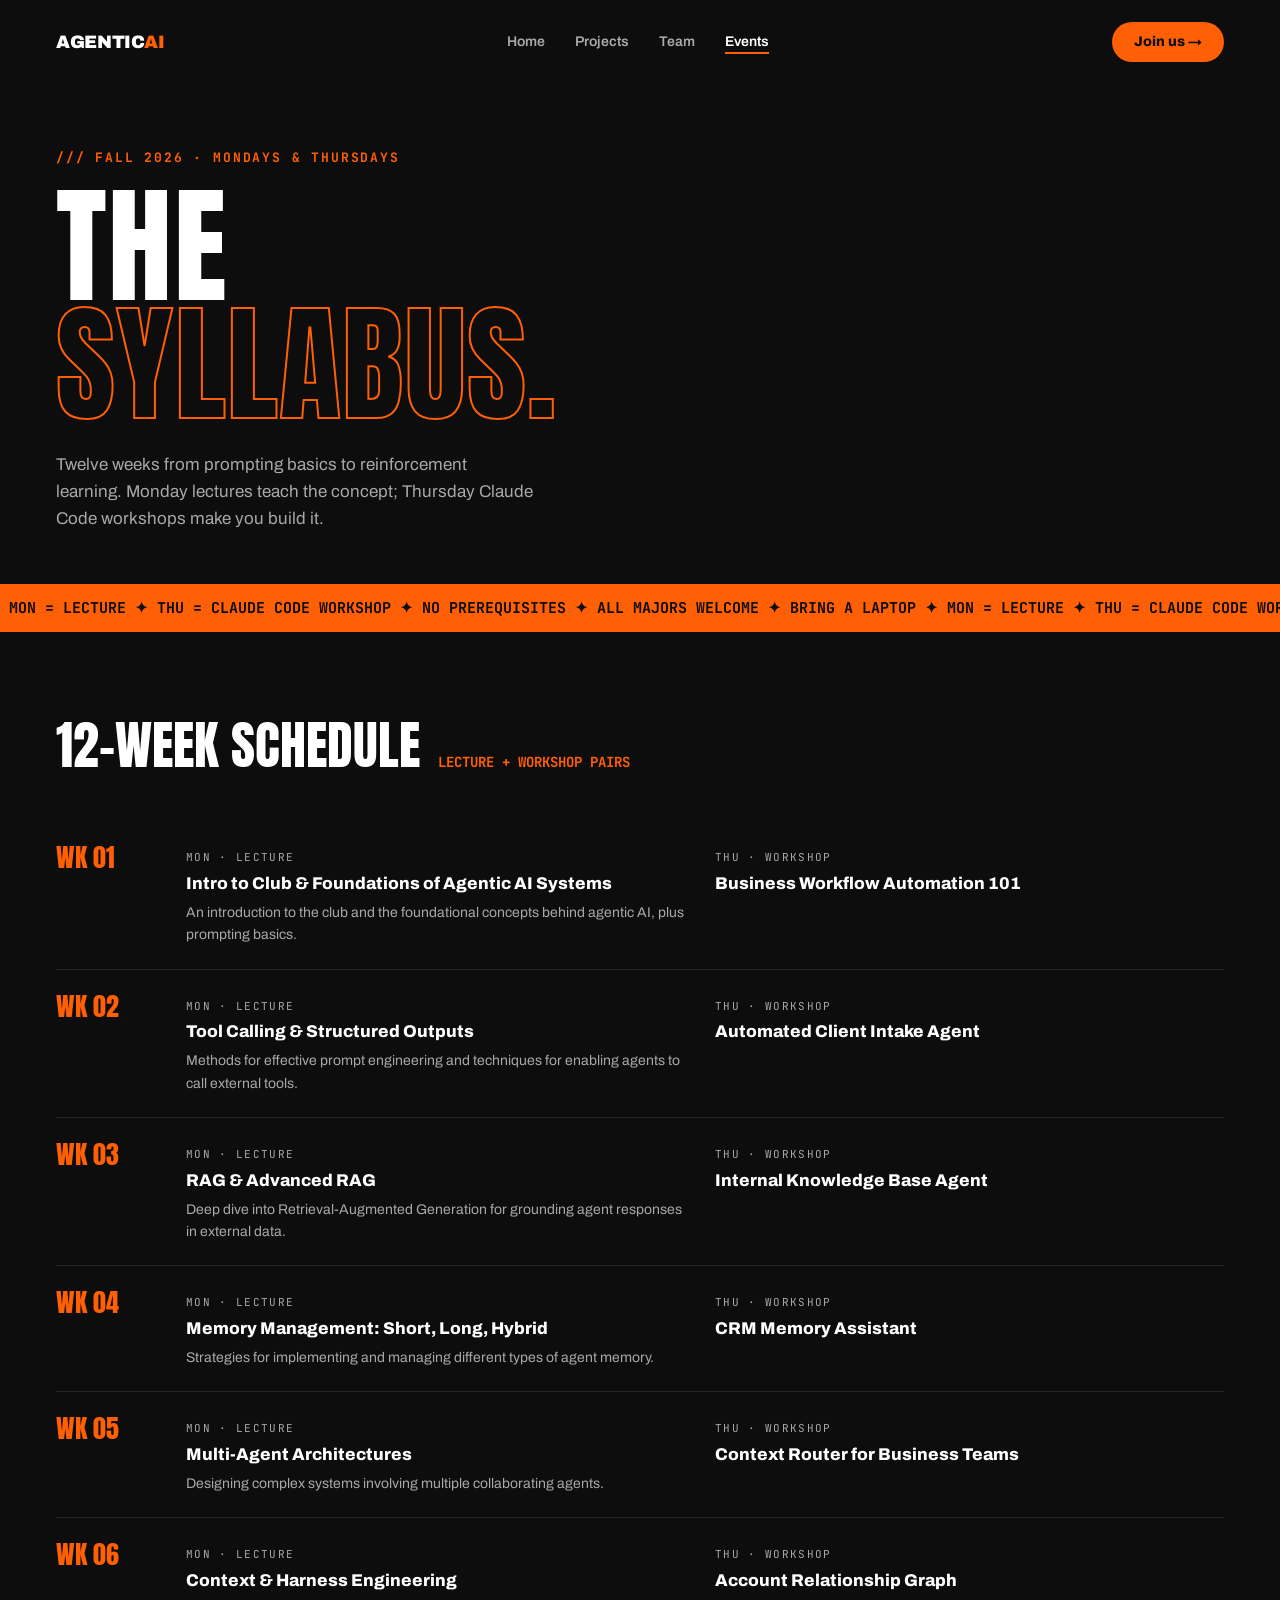
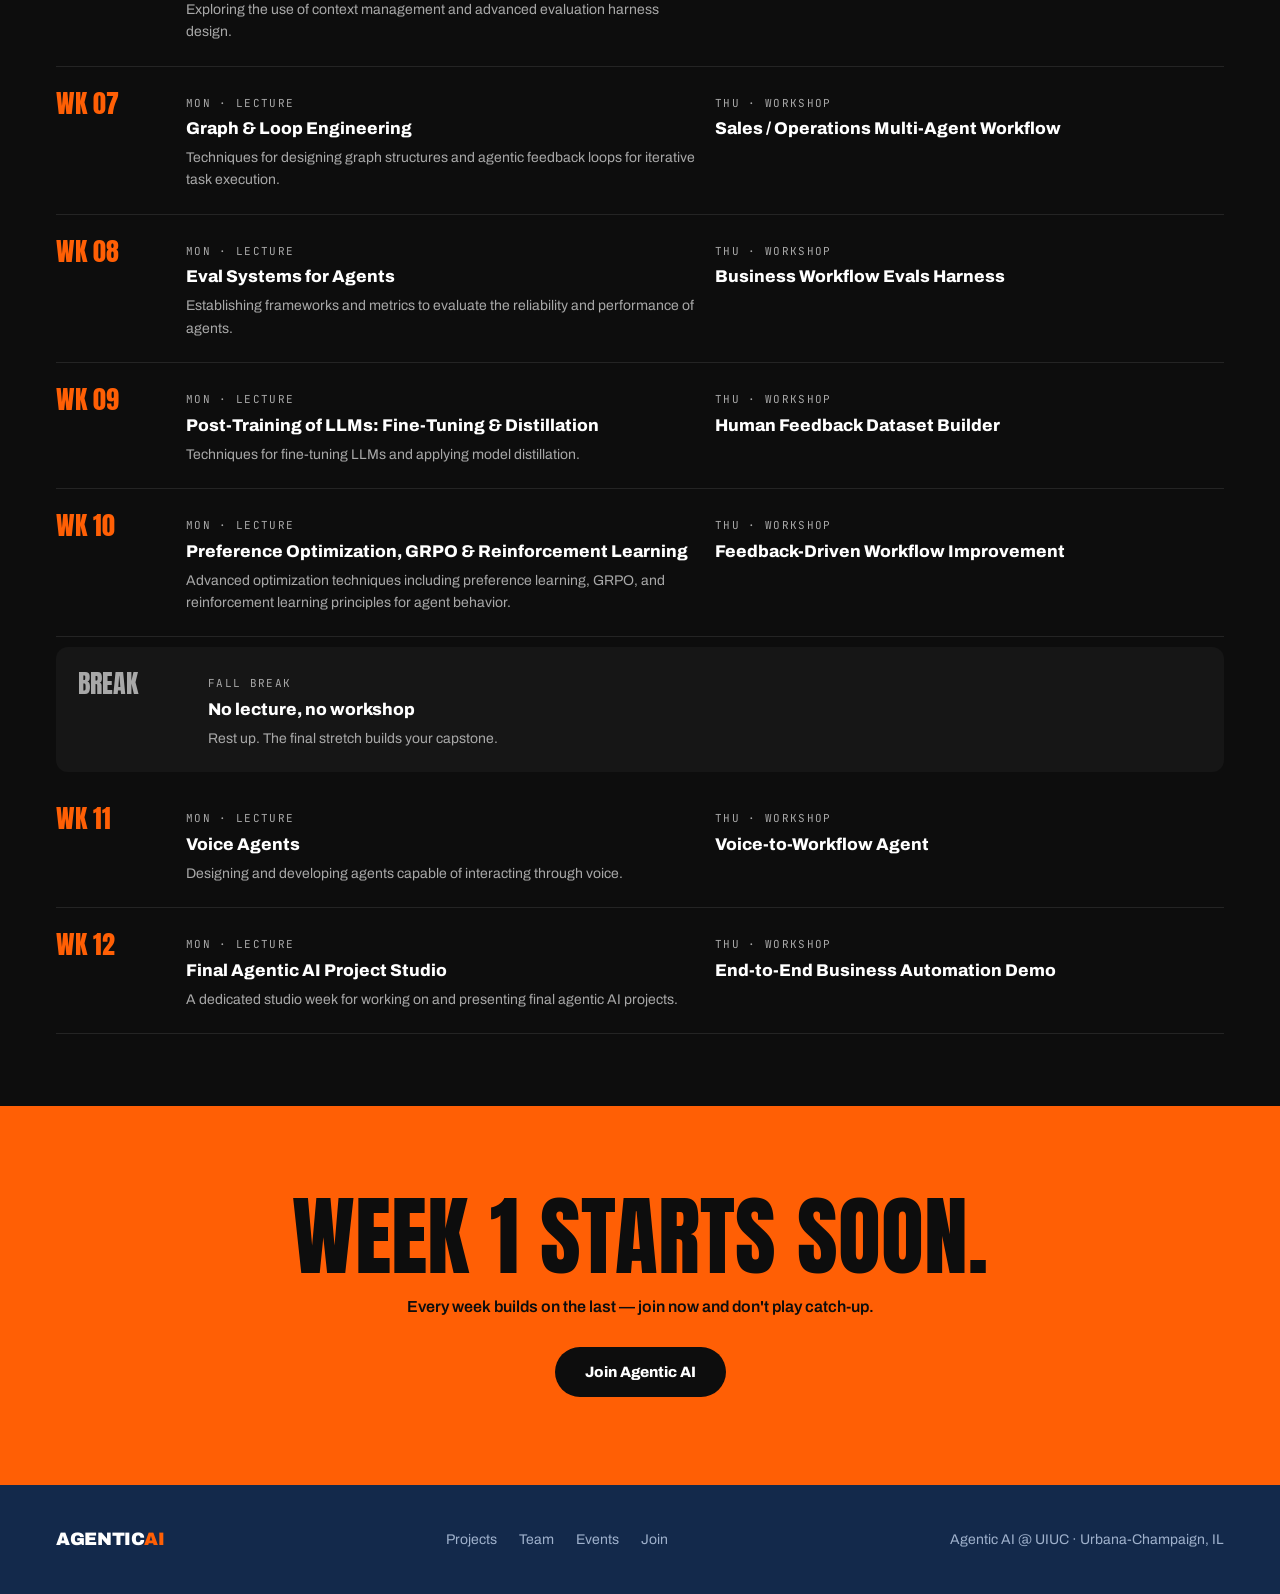
==== events.html @ 456c4fe3 "Agentic AI @ UIUC club website" ====
<!DOCTYPE html>
<html lang="en">
<head>
<meta charset="utf-8">
<meta name="viewport" content="width=device-width, initial-scale=1">
<title>Events — Agentic AI @ UIUC</title>
<meta name="description" content="The Fall 2026 schedule: 12 weeks of Monday lectures and Thursday Claude Code workshops.">
<link rel="preconnect" href="https://fonts.googleapis.com">
<link href="https://fonts.googleapis.com/css2?family=Anton&family=Archivo:wght@400;600;800;900&family=JetBrains+Mono:wght@400;700&display=swap" rel="stylesheet">
<link rel="stylesheet" href="styles.css">
</head>
<body>

<nav>
  <a class="logo" href="index.html">AGENTIC<em>AI</em></a>
  <ul class="nav-links">
    <li><a href="index.html">Home</a></li>
    <li><a href="projects.html">Projects</a></li>
    <li><a href="team.html">Team</a></li>
    <li><a href="events.html" aria-current="page">Events</a></li>
  </ul>
  <a class="btn btn-fill btn-sm" href="join.html">Join us →</a>
</nav>

<header class="hero">
  <p class="kicker reveal">/// Fall 2026 · Mondays &amp; Thursdays</p>
  <h1 class="mega">
    <span class="reveal">The</span>
    <span class="stroke reveal">syllabus.</span>
  </h1>
  <div class="hero-row">
    <p class="hero-sub">Twelve weeks from prompting basics to reinforcement learning. Monday lectures teach the concept; Thursday Claude Code workshops make you build it.</p>
  </div>
</header>

<div class="ticker" aria-hidden="true">
  <div class="ticker-inner">&nbsp;MON = LECTURE ✦ THU = CLAUDE CODE WORKSHOP ✦ NO PREREQUISITES ✦ ALL MAJORS WELCOME ✦ BRING A LAPTOP ✦&nbsp;MON = LECTURE ✦ THU = CLAUDE CODE WORKSHOP ✦ NO PREREQUISITES ✦ ALL MAJORS WELCOME ✦ BRING A LAPTOP ✦</div>
</div>

<section>
  <div class="section-head">
    <h2>12-week schedule</h2>
    <span class="count">LECTURE + WORKSHOP PAIRS</span>
  </div>

  <div class="week">
    <div class="wk">Wk 01</div>
    <div class="slot"><p class="day">Mon · Lecture</p><h4>Intro to Club &amp; Foundations of Agentic AI Systems</h4><p>An introduction to the club and the foundational concepts behind agentic AI, plus prompting basics.</p></div>
    <div class="slot"><p class="day">Thu · Workshop</p><h4>Business Workflow Automation 101</h4></div>
  </div>
  <div class="week">
    <div class="wk">Wk 02</div>
    <div class="slot"><p class="day">Mon · Lecture</p><h4>Tool Calling &amp; Structured Outputs</h4><p>Methods for effective prompt engineering and techniques for enabling agents to call external tools.</p></div>
    <div class="slot"><p class="day">Thu · Workshop</p><h4>Automated Client Intake Agent</h4></div>
  </div>
  <div class="week">
    <div class="wk">Wk 03</div>
    <div class="slot"><p class="day">Mon · Lecture</p><h4>RAG &amp; Advanced RAG</h4><p>Deep dive into Retrieval-Augmented Generation for grounding agent responses in external data.</p></div>
    <div class="slot"><p class="day">Thu · Workshop</p><h4>Internal Knowledge Base Agent</h4></div>
  </div>
  <div class="week">
    <div class="wk">Wk 04</div>
    <div class="slot"><p class="day">Mon · Lecture</p><h4>Memory Management: Short, Long, Hybrid</h4><p>Strategies for implementing and managing different types of agent memory.</p></div>
    <div class="slot"><p class="day">Thu · Workshop</p><h4>CRM Memory Assistant</h4></div>
  </div>
  <div class="week">
    <div class="wk">Wk 05</div>
    <div class="slot"><p class="day">Mon · Lecture</p><h4>Multi-Agent Architectures</h4><p>Designing complex systems involving multiple collaborating agents.</p></div>
    <div class="slot"><p class="day">Thu · Workshop</p><h4>Context Router for Business Teams</h4></div>
  </div>
  <div class="week">
    <div class="wk">Wk 06</div>
    <div class="slot"><p class="day">Mon · Lecture</p><h4>Context &amp; Harness Engineering</h4><p>Exploring the use of context management and advanced evaluation harness design.</p></div>
    <div class="slot"><p class="day">Thu · Workshop</p><h4>Account Relationship Graph</h4></div>
  </div>
  <div class="week">
    <div class="wk">Wk 07</div>
    <div class="slot"><p class="day">Mon · Lecture</p><h4>Graph &amp; Loop Engineering</h4><p>Techniques for designing graph structures and agentic feedback loops for iterative task execution.</p></div>
    <div class="slot"><p class="day">Thu · Workshop</p><h4>Sales / Operations Multi-Agent Workflow</h4></div>
  </div>
  <div class="week">
    <div class="wk">Wk 08</div>
    <div class="slot"><p class="day">Mon · Lecture</p><h4>Eval Systems for Agents</h4><p>Establishing frameworks and metrics to evaluate the reliability and performance of agents.</p></div>
    <div class="slot"><p class="day">Thu · Workshop</p><h4>Business Workflow Evals Harness</h4></div>
  </div>
  <div class="week">
    <div class="wk">Wk 09</div>
    <div class="slot"><p class="day">Mon · Lecture</p><h4>Post-Training of LLMs: Fine-Tuning &amp; Distillation</h4><p>Techniques for fine-tuning LLMs and applying model distillation.</p></div>
    <div class="slot"><p class="day">Thu · Workshop</p><h4>Human Feedback Dataset Builder</h4></div>
  </div>
  <div class="week">
    <div class="wk">Wk 10</div>
    <div class="slot"><p class="day">Mon · Lecture</p><h4>Preference Optimization, GRPO &amp; Reinforcement Learning</h4><p>Advanced optimization techniques including preference learning, GRPO, and reinforcement learning principles for agent behavior.</p></div>
    <div class="slot"><p class="day">Thu · Workshop</p><h4>Feedback-Driven Workflow Improvement</h4></div>
  </div>
  <div class="week break">
    <div class="wk">Break</div>
    <div class="slot"><p class="day">Fall Break</p><h4>No lecture, no workshop</h4><p>Rest up. The final stretch builds your capstone.</p></div>
    <div class="slot"></div>
  </div>
  <div class="week">
    <div class="wk">Wk 11</div>
    <div class="slot"><p class="day">Mon · Lecture</p><h4>Voice Agents</h4><p>Designing and developing agents capable of interacting through voice.</p></div>
    <div class="slot"><p class="day">Thu · Workshop</p><h4>Voice-to-Workflow Agent</h4></div>
  </div>
  <div class="week">
    <div class="wk">Wk 12</div>
    <div class="slot"><p class="day">Mon · Lecture</p><h4>Final Agentic AI Project Studio</h4><p>A dedicated studio week for working on and presenting final agentic AI projects.</p></div>
    <div class="slot"><p class="day">Thu · Workshop</p><h4>End-to-End Business Automation Demo</h4></div>
  </div>
</section>

<div class="cta-band">
  <h2>Week 1 starts soon.</h2>
  <p>Every week builds on the last — join now and don't play catch-up.</p>
  <a class="btn btn-fill" href="join.html">Join Agentic AI</a>
</div>

<footer>
  <a class="logo" href="index.html">AGENTIC<em>AI</em></a>
  <ul>
    <li><a href="projects.html">Projects</a></li>
    <li><a href="team.html">Team</a></li>
    <li><a href="events.html">Events</a></li>
    <li><a href="join.html">Join</a></li>
  </ul>
  <span>Agentic AI @ UIUC · Urbana-Champaign, IL</span>
</footer>

</body>
</html>
---- styles.css ----
/* Agentic AI @ UIUC — "Big Ten Bold"
   Tokens from docs/design/2026-08-15-agentic-ai-club-brief.md */
:root {
  --black: #0d0d0d;
  --panel: #161616;
  --line: #242424;
  --orange: #ff5f05;
  --chalk: #ffffff;
  --gray: #a8a8a8;
  --navy: #13294b;
  --display: "Anton", sans-serif;
  --body: "Archivo", sans-serif;
  --mono: "JetBrains Mono", monospace;
  --pad: clamp(20px, 5vw, 56px);
}

* { margin: 0; padding: 0; box-sizing: border-box; }

body {
  background: var(--black);
  color: var(--chalk);
  font-family: var(--body);
  font-size: 16px;
  line-height: 1.6;
}

a { color: inherit; text-decoration: none; }
img { max-width: 100%; display: block; }

/* ---------- nav ---------- */
nav {
  display: flex;
  justify-content: space-between;
  align-items: center;
  padding: 22px var(--pad);
  gap: 20px;
  flex-wrap: wrap;
}
.logo { font-weight: 900; font-size: 18px; letter-spacing: -0.02em; }
.logo em { color: var(--orange); font-style: normal; }
.nav-links { display: flex; gap: 30px; list-style: none; font-size: 14px; font-weight: 600; color: var(--gray); flex-wrap: wrap; }
.nav-links a:hover { color: var(--chalk); }
.nav-links a[aria-current="page"] { color: var(--chalk); border-bottom: 2px solid var(--orange); padding-bottom: 3px; }

/* ---------- buttons ---------- */
.btn { display: inline-block; border-radius: 999px; font-weight: 800; font-size: 15px; padding: 13px 30px; transition: transform 0.15s ease, box-shadow 0.15s ease; }
.btn:hover { transform: translateY(-2px); }
.btn-fill { background: var(--orange); color: var(--black); }
.btn-fill:hover { box-shadow: 0 6px 24px rgba(255, 95, 5, 0.35); }
.btn-ghost { border: 2px solid var(--chalk); color: var(--chalk); padding: 11px 28px; }
.btn-sm { padding: 9px 22px; font-size: 14px; }
a:focus-visible, button:focus-visible, input:focus-visible, select:focus-visible { outline: 3px solid var(--orange); outline-offset: 3px; }

/* ---------- hero ---------- */
.hero { padding: clamp(36px, 6vw, 64px) var(--pad) 0; }
.kicker { font-family: var(--mono); font-size: 13px; color: var(--orange); letter-spacing: 0.14em; text-transform: uppercase; font-weight: 700; }
.mega {
  font-family: var(--display);
  font-size: clamp(56px, 11vw, 128px);
  line-height: 0.92;
  text-transform: uppercase;
  font-weight: 400;
  letter-spacing: 0.01em;
  margin-top: 18px;
}
.mega .stroke { color: transparent; -webkit-text-stroke: 2px var(--orange); }
.mega span { display: block; }
.hero-row { display: flex; justify-content: space-between; align-items: flex-end; gap: 40px; margin-top: 28px; flex-wrap: wrap; }
.hero-sub { color: var(--gray); font-size: 17px; max-width: 480px; }
.hero-ctas { display: flex; gap: 12px; flex-shrink: 0; flex-wrap: wrap; }

/* page-load stagger */
.reveal { animation: rise 0.55s cubic-bezier(0.2, 0.7, 0.2, 1) both; }
.reveal:nth-child(2) { animation-delay: 0.08s; }
.reveal:nth-child(3) { animation-delay: 0.16s; }
@keyframes rise { from { opacity: 0; transform: translateY(24px); } to { opacity: 1; transform: none; } }

/* ---------- ticker (signature) ---------- */
.ticker {
  margin-top: clamp(32px, 5vw, 52px);
  background: var(--orange);
  color: var(--black);
  font-family: var(--mono);
  font-weight: 700;
  font-size: 15px;
  padding: 12px 0;
  overflow: hidden;
  white-space: nowrap;
}
.ticker-inner { display: inline-block; animation: marquee 22s linear infinite; }
@keyframes marquee { to { transform: translateX(-50%); } }

/* ---------- sections ---------- */
section { padding: clamp(40px, 6vw, 72px) var(--pad); }
.section-head { display: flex; align-items: baseline; gap: 18px; margin-bottom: 34px; flex-wrap: wrap; }
.section-head h2 { font-family: var(--display); font-size: clamp(32px, 5vw, 52px); text-transform: uppercase; font-weight: 400; }
.section-head .count { font-family: var(--mono); color: var(--orange); font-size: 14px; font-weight: 700; }

/* ---------- cards ---------- */
.grid-3 { display: grid; grid-template-columns: repeat(auto-fit, minmax(260px, 1fr)); gap: 18px; }
.card {
  background: var(--panel);
  border: 1px solid var(--line);
  border-radius: 14px;
  padding: 26px;
  transition: transform 0.15s ease, border-color 0.15s ease;
}
.card:hover { transform: translateY(-4px); border-color: #3a3a3a; }
.card .cat { font-family: var(--mono); font-size: 11px; color: var(--orange); text-transform: uppercase; letter-spacing: 0.12em; font-weight: 700; }
.card h3 { font-weight: 800; font-size: 20px; margin-top: 12px; line-height: 1.3; }
.card p { color: var(--gray); font-size: 14.5px; margin-top: 8px; }

/* ---------- stats ---------- */
.stats { display: grid; grid-template-columns: repeat(auto-fit, minmax(200px, 1fr)); gap: 14px; }
.stat { background: var(--panel); border: 1px solid var(--line); border-radius: 14px; padding: 22px 26px; }
.stat .num { font-family: var(--display); font-size: 40px; color: var(--orange); line-height: 1; }
.stat .lbl { font-family: var(--mono); font-size: 12px; color: var(--gray); margin-top: 8px; text-transform: uppercase; letter-spacing: 0.08em; }

/* ---------- schedule (events) ---------- */
.week {
  display: grid;
  grid-template-columns: 110px 1fr 1fr;
  gap: 20px;
  padding: 22px 0;
  border-bottom: 1px solid var(--line);
  align-items: start;
}
.week:first-of-type { border-top: 1px solid var(--line); }
.week .wk { font-family: var(--display); font-size: 26px; color: var(--orange); text-transform: uppercase; line-height: 1.1; }
.week .slot .day { font-family: var(--mono); font-size: 11px; color: var(--gray); text-transform: uppercase; letter-spacing: 0.12em; }
.week .slot h4 { font-weight: 800; font-size: 17px; margin-top: 6px; line-height: 1.35; }
.week .slot p { color: var(--gray); font-size: 14px; margin-top: 6px; }
.week.break { background: var(--panel); border-radius: 12px; padding: 22px; border-bottom: none; margin: 10px 0; }
.week.break .wk { color: var(--gray); }
@media (max-width: 760px) { .week { grid-template-columns: 1fr; gap: 12px; } }

/* ---------- past work feature ---------- */
.feature-row { display: grid; grid-template-columns: 1.2fr 1fr; gap: 24px; align-items: center; background: var(--panel); border: 1px solid var(--line); border-radius: 16px; padding: 24px; }
.video-wrap { display: block; aspect-ratio: 16 / 9; border-radius: 12px; overflow: hidden; }
.video-wrap iframe { width: 100%; height: 100%; border: 0; display: block; }
.feature-copy .cat { font-family: var(--mono); font-size: 11px; color: var(--orange); text-transform: uppercase; letter-spacing: 0.12em; font-weight: 700; }
.feature-copy h3 { font-weight: 800; font-size: 22px; margin-top: 12px; line-height: 1.3; }
.feature-copy p:last-child { color: var(--gray); font-size: 15px; margin-top: 10px; }
@media (max-width: 820px) { .feature-row { grid-template-columns: 1fr; } }

/* ---------- projects filter ---------- */
.filters { display: flex; gap: 10px; flex-wrap: wrap; margin-bottom: 30px; }
.filters button {
  font-family: var(--mono);
  font-size: 13px;
  font-weight: 700;
  background: none;
  border: 1px solid var(--line);
  color: var(--gray);
  padding: 8px 18px;
  border-radius: 999px;
  cursor: pointer;
}
.filters button:hover { color: var(--chalk); border-color: #3a3a3a; }
.filters button.active { background: var(--orange); border-color: var(--orange); color: var(--black); }

/* ---------- team ---------- */
.person { text-align: left; }
.person .avatar {
  aspect-ratio: 1;
  border-radius: 14px;
  background: linear-gradient(135deg, var(--navy), #1e3a63);
  display: flex;
  align-items: center;
  justify-content: center;
  font-family: var(--display);
  font-size: 44px;
  color: var(--orange);
  margin-bottom: 16px;
}
img.avatar { width: 100%; object-fit: cover; }
.person h3 { font-size: 18px; }
.person h3 a:hover { color: var(--orange); }
.person .role { font-family: var(--mono); font-size: 12px; color: var(--orange); text-transform: uppercase; letter-spacing: 0.1em; margin-top: 4px; }
.person .focus { color: var(--gray); font-size: 13.5px; margin-top: 6px; }
.grid-5 { display: grid; grid-template-columns: repeat(auto-fit, minmax(180px, 1fr)); gap: 18px; }

/* ---------- join ---------- */
.join-grid { display: grid; grid-template-columns: repeat(auto-fit, minmax(320px, 1fr)); gap: 18px; }
.join-panel { background: var(--panel); border: 1px solid var(--line); border-radius: 16px; padding: 36px; }
.join-panel h3 { font-family: var(--display); font-size: 30px; text-transform: uppercase; font-weight: 400; }
.join-panel p { color: var(--gray); margin: 12px 0 24px; }
form label { display: block; font-family: var(--mono); font-size: 12px; text-transform: uppercase; letter-spacing: 0.1em; color: var(--gray); margin: 18px 0 6px; }
form input, form select {
  width: 100%;
  background: var(--black);
  border: 1px solid var(--line);
  border-radius: 10px;
  color: var(--chalk);
  font-family: var(--body);
  font-size: 15px;
  padding: 12px 14px;
}
form input:focus, form select:focus { border-color: var(--orange); outline: none; }
form .btn { border: none; cursor: pointer; margin-top: 24px; font-family: var(--body); }

/* ---------- big CTA band ---------- */
.cta-band { background: var(--orange); color: var(--black); text-align: center; padding: clamp(48px, 8vw, 88px) var(--pad); }
.cta-band h2 { font-family: var(--display); font-size: clamp(40px, 8vw, 88px); text-transform: uppercase; line-height: 0.95; font-weight: 400; }
.cta-band p { font-weight: 600; margin: 16px auto 28px; max-width: 520px; }
.cta-band .btn-fill { background: var(--black); color: var(--chalk); }
.cta-band .btn-ghost { border-color: var(--black); color: var(--black); }

/* ---------- footer ---------- */
footer {
  background: var(--navy);
  padding: 40px var(--pad);
  display: flex;
  justify-content: space-between;
  align-items: center;
  gap: 20px;
  flex-wrap: wrap;
  font-size: 14px;
  color: #9fb1cc;
}
footer .logo { color: var(--chalk); }
footer ul { display: flex; gap: 22px; list-style: none; flex-wrap: wrap; }
footer a:hover { color: var(--chalk); }

@media (prefers-reduced-motion: reduce) {
  .ticker-inner { animation: none; }
  .reveal { animation: none; }
  .btn, .card { transition: none; }
}
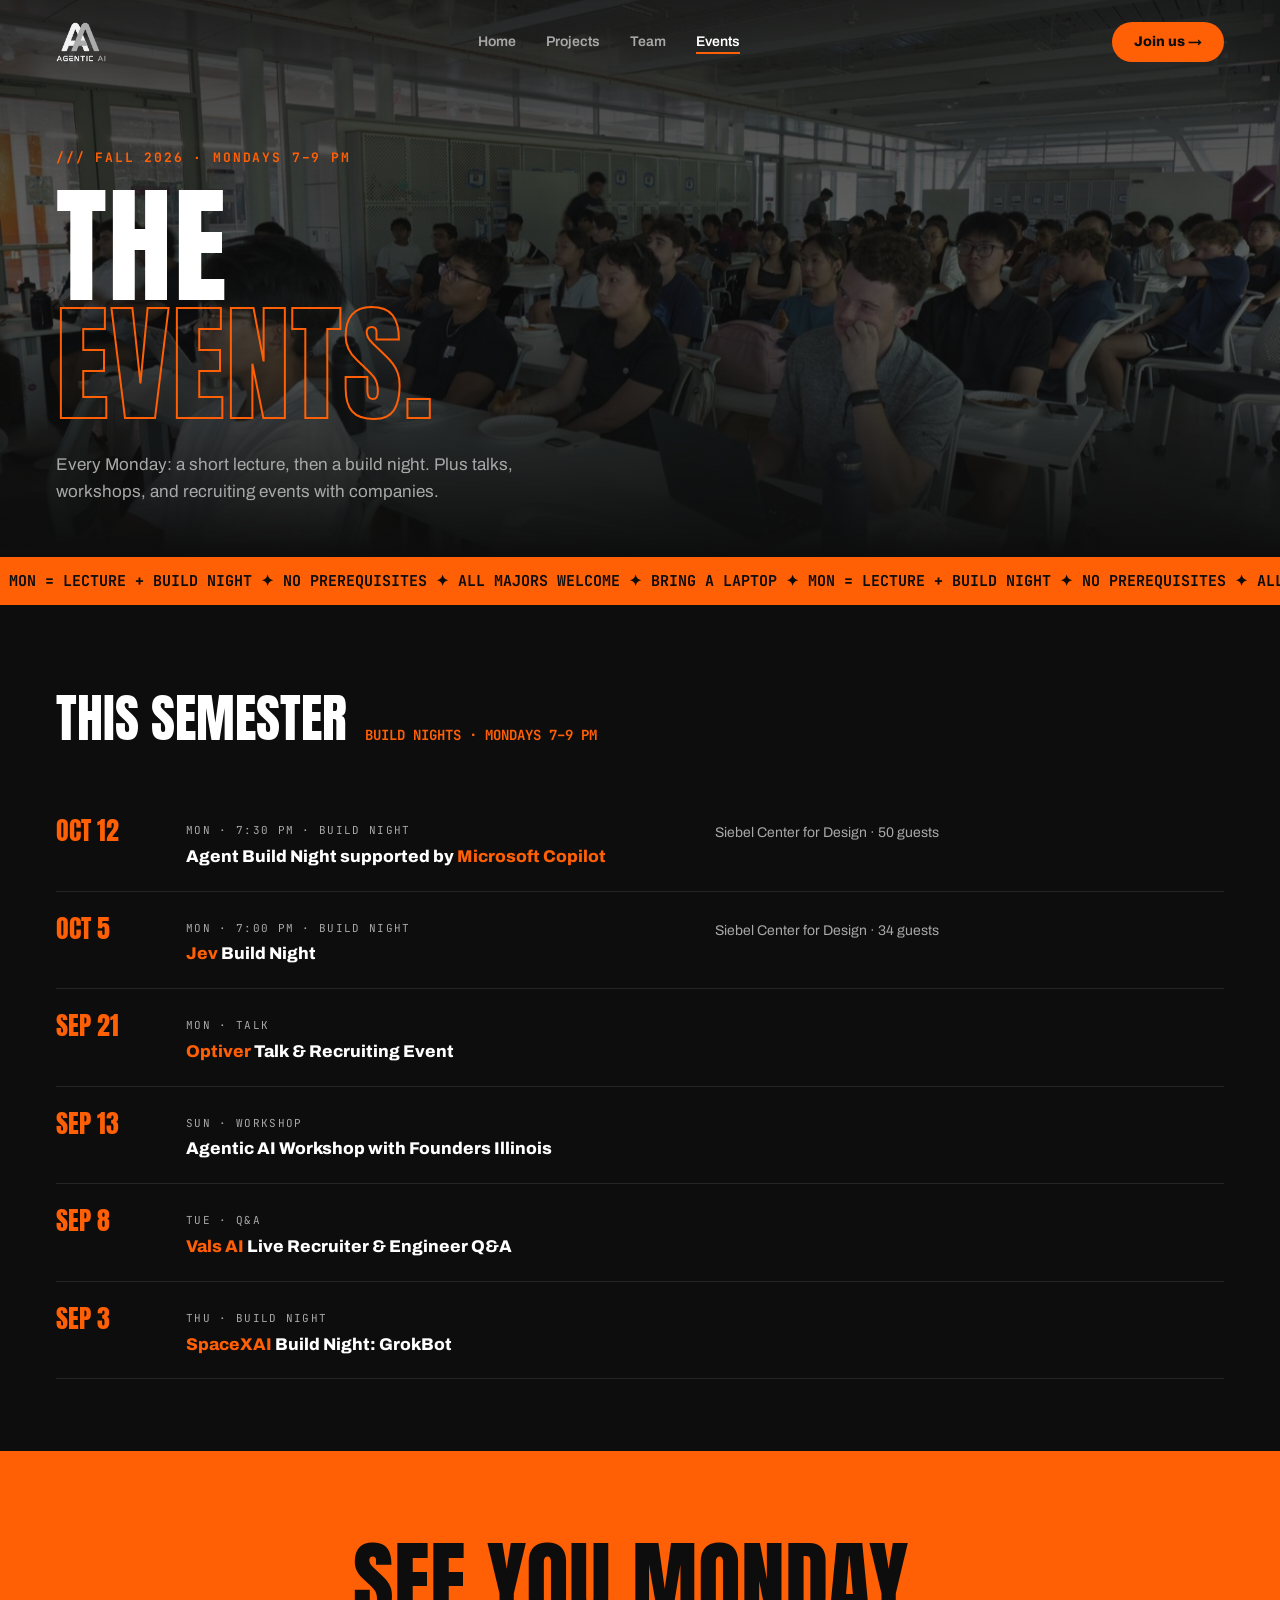
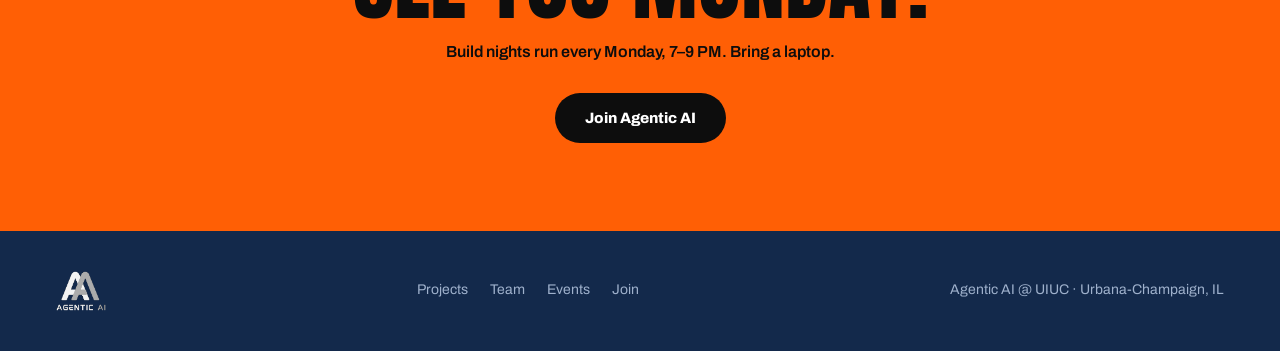
==== commit 3c8d00fc: "Merge pull request #1 from syafino/build-nights-voiceos Switch to Monday build nights, add VoiceOS p" ====
--- a/events.html
+++ b/events.html
@@ -4,15 +4,16 @@
 <meta charset="utf-8">
 <meta name="viewport" content="width=device-width, initial-scale=1">
 <title>Events — Agentic AI @ UIUC</title>
-<meta name="description" content="The Fall 2026 schedule: 12 weeks of Monday lectures and Thursday Claude Code workshops.">
+<meta name="description" content="Fall 2026 events: Monday lecture + build nights, talks, and recruiting events.">
 <link rel="preconnect" href="https://fonts.googleapis.com">
 <link href="https://fonts.googleapis.com/css2?family=Anton&family=Archivo:wght@400;600;800;900&family=JetBrains+Mono:wght@400;700&display=swap" rel="stylesheet">
 <link rel="stylesheet" href="styles.css">
 </head>
 <body>
 
+<div class="photo-hero events">
 <nav>
-  <a class="logo" href="index.html">AGENTIC<em>AI</em></a>
+  <a class="logo" href="index.html"><img src="assets/logo.png" alt="Agentic AI"></a>
   <ul class="nav-links">
     <li><a href="index.html">Home</a></li>
     <li><a href="projects.html">Projects</a></li>
@@ -23,101 +24,67 @@
 </nav>
 
 <header class="hero">
-  <p class="kicker reveal">/// Fall 2026 · Mondays &amp; Thursdays</p>
+  <p class="kicker reveal">/// Fall 2026 · Mondays 7–9 PM</p>
   <h1 class="mega">
     <span class="reveal">The</span>
-    <span class="stroke reveal">syllabus.</span>
+    <span class="stroke reveal">events.</span>
   </h1>
   <div class="hero-row">
-    <p class="hero-sub">Twelve weeks from prompting basics to reinforcement learning. Monday lectures teach the concept; Thursday Claude Code workshops make you build it.</p>
+    <p class="hero-sub">Every Monday: a short lecture, then a build night. Plus talks, workshops, and recruiting events with companies.</p>
   </div>
 </header>
+</div>
 
 <div class="ticker" aria-hidden="true">
-  <div class="ticker-inner">&nbsp;MON = LECTURE ✦ THU = CLAUDE CODE WORKSHOP ✦ NO PREREQUISITES ✦ ALL MAJORS WELCOME ✦ BRING A LAPTOP ✦&nbsp;MON = LECTURE ✦ THU = CLAUDE CODE WORKSHOP ✦ NO PREREQUISITES ✦ ALL MAJORS WELCOME ✦ BRING A LAPTOP ✦</div>
+  <div class="ticker-inner">&nbsp;MON = LECTURE + BUILD NIGHT ✦ NO PREREQUISITES ✦ ALL MAJORS WELCOME ✦ BRING A LAPTOP ✦&nbsp;MON = LECTURE + BUILD NIGHT ✦ NO PREREQUISITES ✦ ALL MAJORS WELCOME ✦ BRING A LAPTOP ✦</div>
 </div>
 
 <section>
   <div class="section-head">
-    <h2>12-week schedule</h2>
-    <span class="count">LECTURE + WORKSHOP PAIRS</span>
+    <h2>This semester</h2>
+    <span class="count">BUILD NIGHTS · MONDAYS 7–9 PM</span>
   </div>
 
   <div class="week">
-    <div class="wk">Wk 01</div>
-    <div class="slot"><p class="day">Mon · Lecture</p><h4>Intro to Club &amp; Foundations of Agentic AI Systems</h4><p>An introduction to the club and the foundational concepts behind agentic AI, plus prompting basics.</p></div>
-    <div class="slot"><p class="day">Thu · Workshop</p><h4>Business Workflow Automation 101</h4></div>
+    <div class="wk">Oct 12</div>
+    <div class="slot"><p class="day">Mon · 7:30 PM · Build Night</p><h4>Agent Build Night supported by <span class="co">Microsoft Copilot</span></h4></div>
+    <div class="slot"><p>Siebel Center for Design · 50 guests</p></div>
   </div>
   <div class="week">
-    <div class="wk">Wk 02</div>
-    <div class="slot"><p class="day">Mon · Lecture</p><h4>Tool Calling &amp; Structured Outputs</h4><p>Methods for effective prompt engineering and techniques for enabling agents to call external tools.</p></div>
-    <div class="slot"><p class="day">Thu · Workshop</p><h4>Automated Client Intake Agent</h4></div>
+    <div class="wk">Oct 5</div>
+    <div class="slot"><p class="day">Mon · 7:00 PM · Build Night</p><h4><span class="co">Jev</span> Build Night</h4></div>
+    <div class="slot"><p>Siebel Center for Design · 34 guests</p></div>
   </div>
   <div class="week">
-    <div class="wk">Wk 03</div>
-    <div class="slot"><p class="day">Mon · Lecture</p><h4>RAG &amp; Advanced RAG</h4><p>Deep dive into Retrieval-Augmented Generation for grounding agent responses in external data.</p></div>
-    <div class="slot"><p class="day">Thu · Workshop</p><h4>Internal Knowledge Base Agent</h4></div>
-  </div>
-  <div class="week">
-    <div class="wk">Wk 04</div>
-    <div class="slot"><p class="day">Mon · Lecture</p><h4>Memory Management: Short, Long, Hybrid</h4><p>Strategies for implementing and managing different types of agent memory.</p></div>
-    <div class="slot"><p class="day">Thu · Workshop</p><h4>CRM Memory Assistant</h4></div>
-  </div>
-  <div class="week">
-    <div class="wk">Wk 05</div>
-    <div class="slot"><p class="day">Mon · Lecture</p><h4>Multi-Agent Architectures</h4><p>Designing complex systems involving multiple collaborating agents.</p></div>
-    <div class="slot"><p class="day">Thu · Workshop</p><h4>Context Router for Business Teams</h4></div>
-  </div>
-  <div class="week">
-    <div class="wk">Wk 06</div>
-    <div class="slot"><p class="day">Mon · Lecture</p><h4>Context &amp; Harness Engineering</h4><p>Exploring the use of context management and advanced evaluation harness design.</p></div>
-    <div class="slot"><p class="day">Thu · Workshop</p><h4>Account Relationship Graph</h4></div>
-  </div>
-  <div class="week">
-    <div class="wk">Wk 07</div>
-    <div class="slot"><p class="day">Mon · Lecture</p><h4>Graph &amp; Loop Engineering</h4><p>Techniques for designing graph structures and agentic feedback loops for iterative task execution.</p></div>
-    <div class="slot"><p class="day">Thu · Workshop</p><h4>Sales / Operations Multi-Agent Workflow</h4></div>
-  </div>
-  <div class="week">
-    <div class="wk">Wk 08</div>
-    <div class="slot"><p class="day">Mon · Lecture</p><h4>Eval Systems for Agents</h4><p>Establishing frameworks and metrics to evaluate the reliability and performance of agents.</p></div>
-    <div class="slot"><p class="day">Thu · Workshop</p><h4>Business Workflow Evals Harness</h4></div>
-  </div>
-  <div class="week">
-    <div class="wk">Wk 09</div>
-    <div class="slot"><p class="day">Mon · Lecture</p><h4>Post-Training of LLMs: Fine-Tuning &amp; Distillation</h4><p>Techniques for fine-tuning LLMs and applying model distillation.</p></div>
-    <div class="slot"><p class="day">Thu · Workshop</p><h4>Human Feedback Dataset Builder</h4></div>
-  </div>
-  <div class="week">
-    <div class="wk">Wk 10</div>
-    <div class="slot"><p class="day">Mon · Lecture</p><h4>Preference Optimization, GRPO &amp; Reinforcement Learning</h4><p>Advanced optimization techniques including preference learning, GRPO, and reinforcement learning principles for agent behavior.</p></div>
-    <div class="slot"><p class="day">Thu · Workshop</p><h4>Feedback-Driven Workflow Improvement</h4></div>
-  </div>
-  <div class="week break">
-    <div class="wk">Break</div>
-    <div class="slot"><p class="day">Fall Break</p><h4>No lecture, no workshop</h4><p>Rest up. The final stretch builds your capstone.</p></div>
+    <div class="wk">Sep 21</div>
+    <div class="slot"><p class="day">Mon · Talk</p><h4><span class="co">Optiver</span> Talk &amp; Recruiting Event</h4></div>
     <div class="slot"></div>
   </div>
   <div class="week">
-    <div class="wk">Wk 11</div>
-    <div class="slot"><p class="day">Mon · Lecture</p><h4>Voice Agents</h4><p>Designing and developing agents capable of interacting through voice.</p></div>
-    <div class="slot"><p class="day">Thu · Workshop</p><h4>Voice-to-Workflow Agent</h4></div>
+    <div class="wk">Sep 13</div>
+    <div class="slot"><p class="day">Sun · Workshop</p><h4>Agentic AI Workshop with Founders Illinois</h4></div>
+    <div class="slot"></div>
   </div>
   <div class="week">
-    <div class="wk">Wk 12</div>
-    <div class="slot"><p class="day">Mon · Lecture</p><h4>Final Agentic AI Project Studio</h4><p>A dedicated studio week for working on and presenting final agentic AI projects.</p></div>
-    <div class="slot"><p class="day">Thu · Workshop</p><h4>End-to-End Business Automation Demo</h4></div>
+    <div class="wk">Sep 8</div>
+    <div class="slot"><p class="day">Tue · Q&amp;A</p><h4><span class="co">Vals AI</span> Live Recruiter &amp; Engineer Q&amp;A</h4></div>
+    <div class="slot"></div>
+  </div>
+  <div class="week">
+    <div class="wk">Sep 3</div>
+    <div class="slot"><p class="day">Thu · Build Night</p><h4><span class="co">SpaceXAI</span> Build Night: GrokBot</h4></div>
+    <div class="slot"></div>
   </div>
 </section>
 
 <div class="cta-band">
-  <h2>Week 1 starts soon.</h2>
-  <p>Every week builds on the last — join now and don't play catch-up.</p>
+  <h2>See you Monday.</h2>
+  <p>Build nights run every Monday, 7–9 PM. Bring a laptop.</p>
   <a class="btn btn-fill" href="join.html">Join Agentic AI</a>
 </div>
 
 <footer>
-  <a class="logo" href="index.html">AGENTIC<em>AI</em></a>
+  <a class="logo" href="index.html"><img src="assets/logo.png" alt="Agentic AI"></a>
   <ul>
     <li><a href="projects.html">Projects</a></li>
     <li><a href="team.html">Team</a></li>
--- a/styles.css
+++ b/styles.css
@@ -37,7 +37,7 @@
   flex-wrap: wrap;
 }
 .logo { font-weight: 900; font-size: 18px; letter-spacing: -0.02em; }
-.logo em { color: var(--orange); font-style: normal; }
+.logo img { height: 40px; width: auto; display: block; }
 .nav-links { display: flex; gap: 30px; list-style: none; font-size: 14px; font-weight: 600; color: var(--gray); flex-wrap: wrap; }
 .nav-links a:hover { color: var(--chalk); }
 .nav-links a[aria-current="page"] { color: var(--chalk); border-bottom: 2px solid var(--orange); padding-bottom: 3px; }
@@ -50,6 +50,25 @@
 .btn-ghost { border: 2px solid var(--chalk); color: var(--chalk); padding: 11px 28px; }
 .btn-sm { padding: 9px 22px; font-size: 14px; }
 a:focus-visible, button:focus-visible, input:focus-visible, select:focus-visible { outline: 3px solid var(--orange); outline-offset: 3px; }
+
+/* ---------- photo hero (home) ---------- */
+.photo-hero {
+  background:
+    linear-gradient(180deg, rgba(13, 13, 13, 0.82), rgba(13, 13, 13, 0.6) 55%, var(--black)),
+    url("assets/scd-night.png") center 40% / cover no-repeat;
+  padding-bottom: clamp(32px, 5vw, 52px);
+}
+.photo-hero + .ticker { margin-top: 0; }
+.photo-hero.events {
+  background:
+    linear-gradient(180deg, rgba(13, 13, 13, 0.82), rgba(13, 13, 13, 0.6) 55%, var(--black)),
+    url("assets/events-hero.jpg") center / cover no-repeat;
+}
+.photo-hero.team {
+  background:
+    linear-gradient(180deg, rgba(13, 13, 13, 0.82), rgba(13, 13, 13, 0.6) 55%, var(--black)),
+    url("assets/team-hero.jpg") center / cover no-repeat;
+}
 
 /* ---------- hero ---------- */
 .hero { padding: clamp(36px, 6vw, 64px) var(--pad) 0; }
@@ -96,6 +115,11 @@
 .section-head h2 { font-family: var(--display); font-size: clamp(32px, 5vw, 52px); text-transform: uppercase; font-weight: 400; }
 .section-head .count { font-family: var(--mono); color: var(--orange); font-size: 14px; font-weight: 700; }
 
+/* ---------- section photo ---------- */
+.section-photo { margin: 0 0 24px; }
+.section-photo img { width: 100%; max-height: 440px; object-fit: cover; border-radius: 16px; border: 1px solid var(--line); }
+.section-photo figcaption { font-family: var(--mono); font-size: 12px; color: var(--gray); letter-spacing: 0.08em; text-transform: uppercase; margin-top: 12px; }
+
 /* ---------- cards ---------- */
 .grid-3 { display: grid; grid-template-columns: repeat(auto-fit, minmax(260px, 1fr)); gap: 18px; }
 .card {
@@ -129,6 +153,7 @@
 .week .wk { font-family: var(--display); font-size: 26px; color: var(--orange); text-transform: uppercase; line-height: 1.1; }
 .week .slot .day { font-family: var(--mono); font-size: 11px; color: var(--gray); text-transform: uppercase; letter-spacing: 0.12em; }
 .week .slot h4 { font-weight: 800; font-size: 17px; margin-top: 6px; line-height: 1.35; }
+.week .slot h4 .co { color: var(--orange); }
 .week .slot p { color: var(--gray); font-size: 14px; margin-top: 6px; }
 .week.break { background: var(--panel); border-radius: 12px; padding: 22px; border-bottom: none; margin: 10px 0; }
 .week.break .wk { color: var(--gray); }
@@ -138,9 +163,10 @@
 .feature-row { display: grid; grid-template-columns: 1.2fr 1fr; gap: 24px; align-items: center; background: var(--panel); border: 1px solid var(--line); border-radius: 16px; padding: 24px; }
 .video-wrap { display: block; aspect-ratio: 16 / 9; border-radius: 12px; overflow: hidden; }
 .video-wrap iframe { width: 100%; height: 100%; border: 0; display: block; }
+.video-wrap img { width: 100%; height: 100%; object-fit: cover; display: block; }
 .feature-copy .cat { font-family: var(--mono); font-size: 11px; color: var(--orange); text-transform: uppercase; letter-spacing: 0.12em; font-weight: 700; }
 .feature-copy h3 { font-weight: 800; font-size: 22px; margin-top: 12px; line-height: 1.3; }
-.feature-copy p:last-child { color: var(--gray); font-size: 15px; margin-top: 10px; }
+.feature-copy p:not(.cat) { color: var(--gray); font-size: 15px; margin-top: 10px; }
 @media (max-width: 820px) { .feature-row { grid-template-columns: 1fr; } }
 
 /* ---------- projects filter ---------- */
